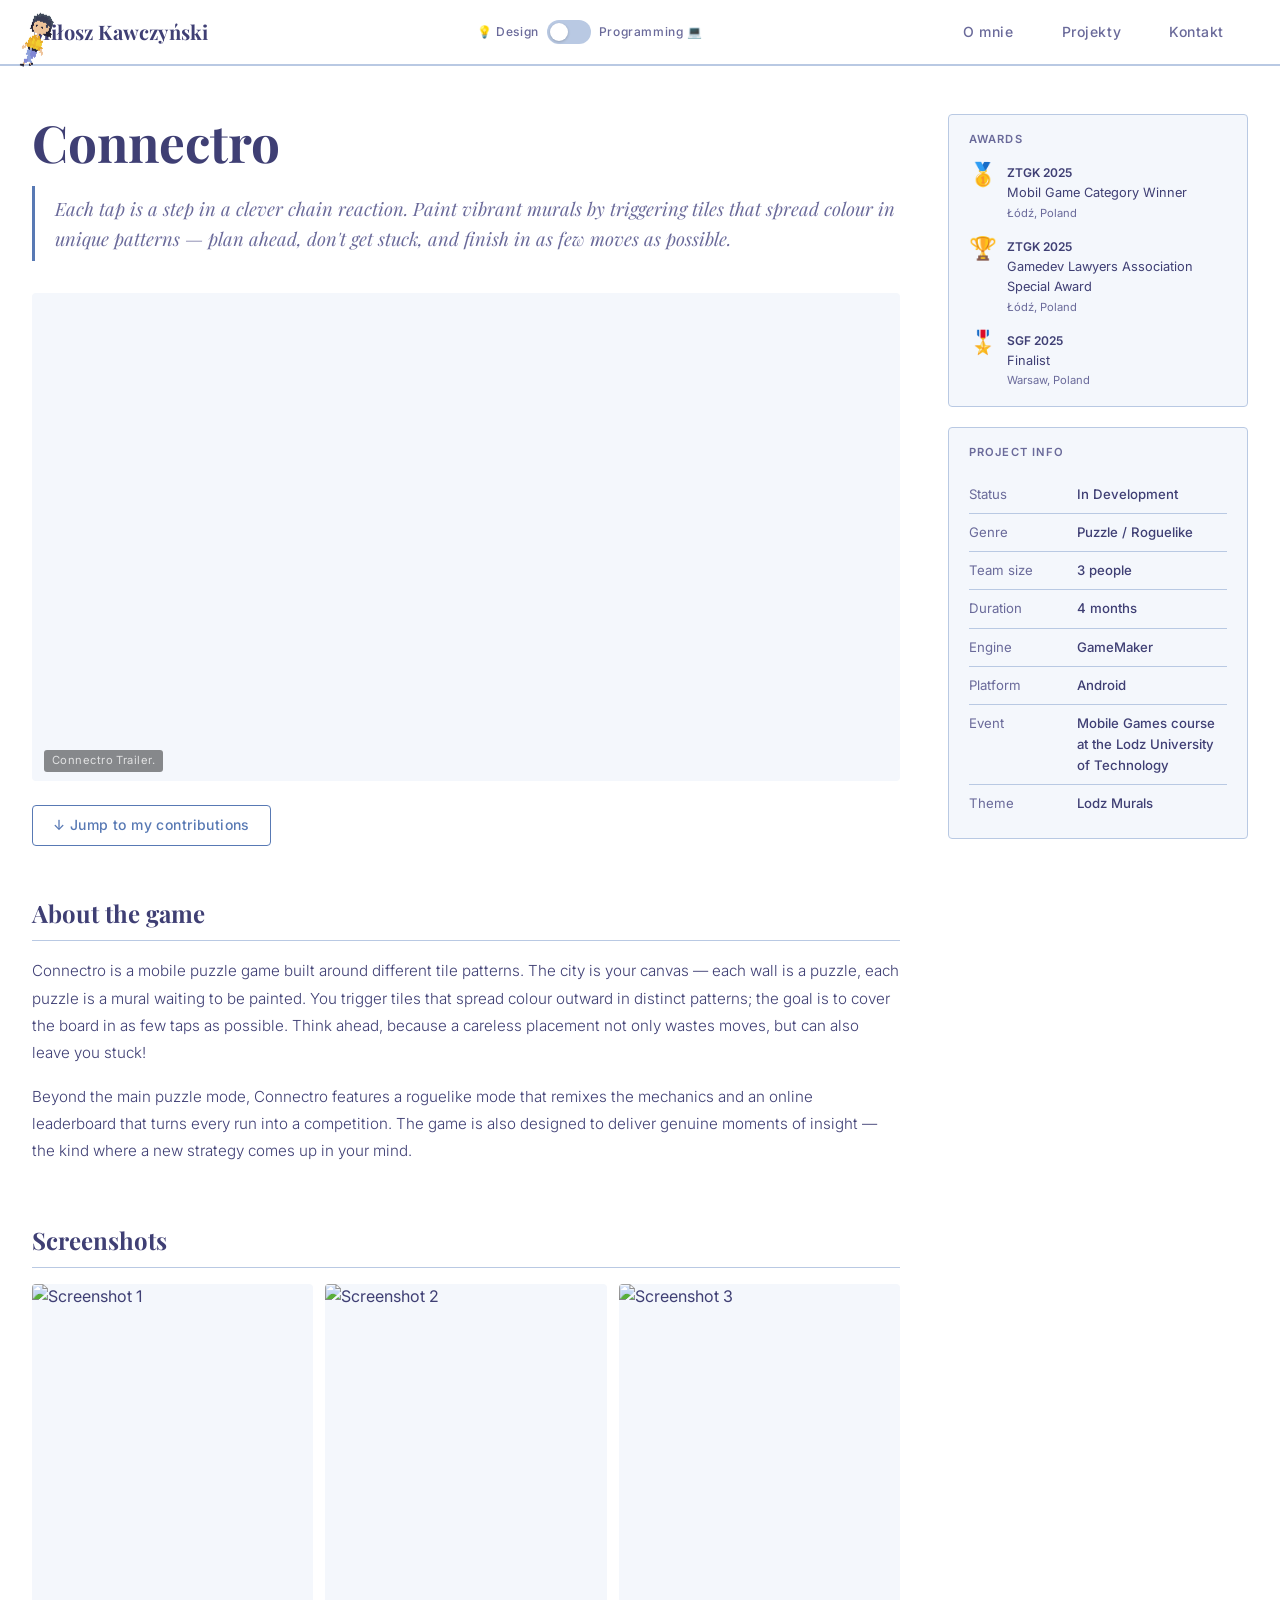
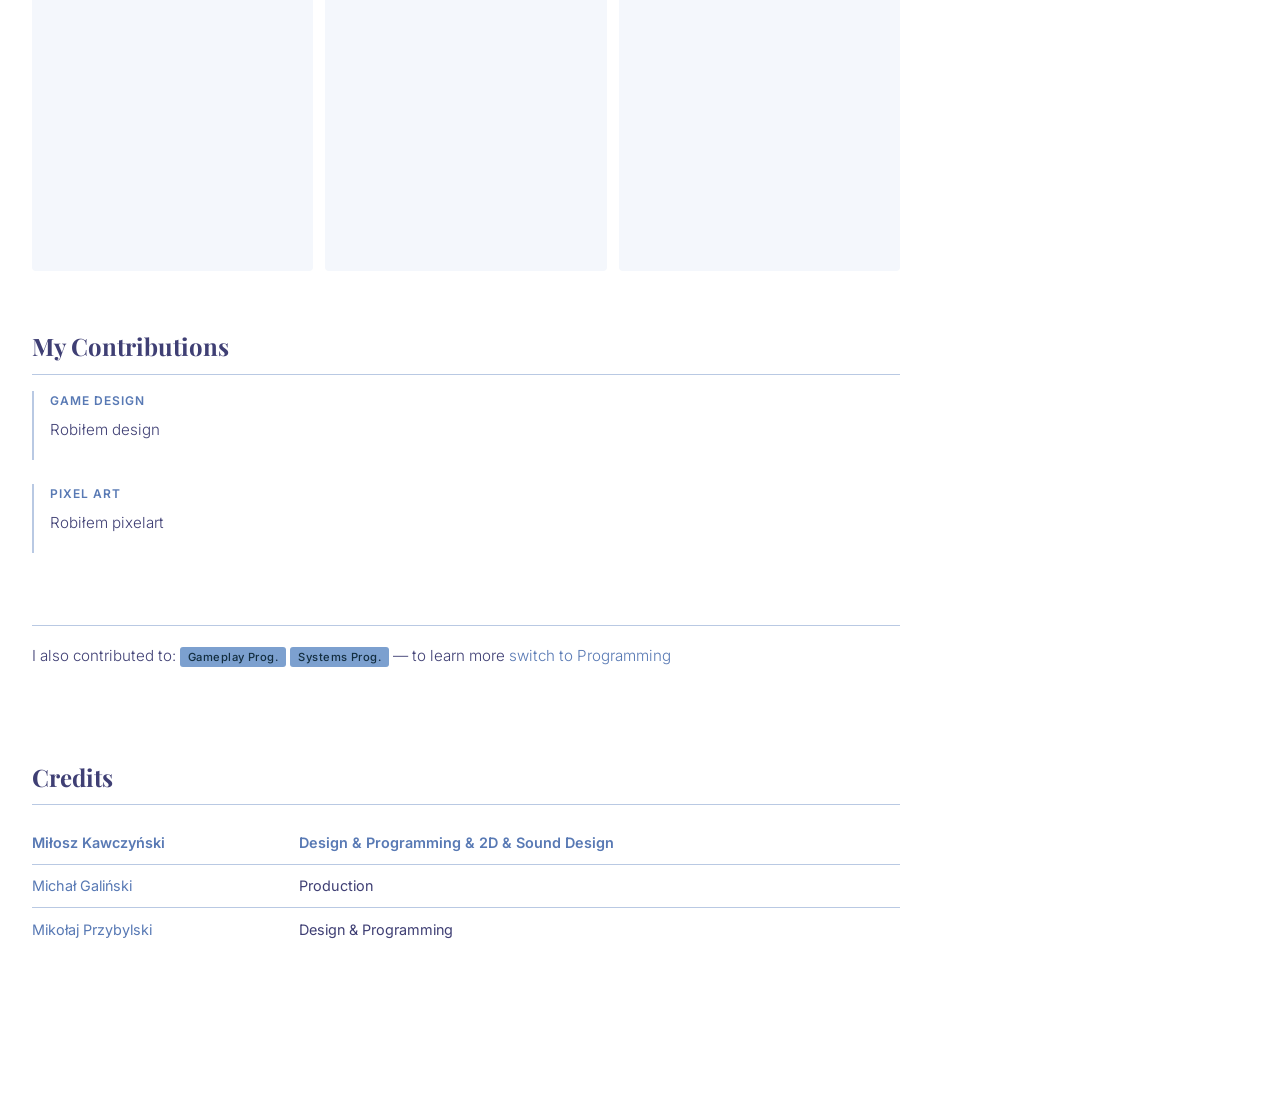
==== projects/connectro/connectro.html @ f305996c "Projects: Add template for other games" ====
<!DOCTYPE html>
<html lang="pl">
<head>
  <meta charset="UTF-8" />
  <meta name="viewport" content="width=device-width, initial-scale=1.0" />
  <title>Connectro — Miłosz Kawczyński</title>
  <link rel="preconnect" href="https://fonts.googleapis.com" />
  <link rel="preconnect" href="https://fonts.gstatic.com" crossorigin />
  <link href="https://fonts.googleapis.com/css2?family=Inter:wght@300;400;500;600&family=Playfair+Display:ital,wght@0,700;1,400&display=swap" rel="stylesheet" />
  <link rel="stylesheet" href="https://cdnjs.cloudflare.com/ajax/libs/font-awesome/6.5.0/css/all.min.css" />
  <link rel="stylesheet" href="../../style.css" />
  <link rel="stylesheet" href="../project.css" />
</head>

<body>
  <script src="../../header.js"></script>

  <main class="project-main">
    <div class="container">
      <div class="project-layout">

        <div class="project-content">

          <h1 class="project-title">Connectro</h1>

          <blockquote class="project-quote">
            Each tap is a step in a clever chain reaction. Paint vibrant murals by triggering tiles that spread colour in unique patterns — plan ahead, don't get stuck, and finish in as few moves as possible.
          </blockquote>

          <div class="project-hero-media bounce-target">
            <div class="shake-target">
              <video autoplay muted loop playsinline>
                <source src="connectro.mp4" type="video/mp4" />
              </video>
              <span class="project-hero-media__caption">Connectro Trailer.</span>
            </div>
          </div>

          <a href="#my-contributions" class="project-jump-btn">↓ Jump to my contributions</a>

          <section class="project-section" id="about">
            <h2 class="project-section__title">About the game</h2>
            <p>Connectro is a mobile puzzle game built around different tile patterns. The city is your canvas — each wall is a puzzle, each puzzle is a mural waiting to be painted. You trigger tiles that spread colour outward in distinct patterns; the goal is to cover the board in as few taps as possible. Think ahead, because a careless placement not only wastes moves, but can also leave you stuck!</p>
            <p>Beyond the main puzzle mode, Connectro features a roguelike mode that remixes the mechanics and an online leaderboard that turns every run into a competition. The game is also designed to deliver genuine moments of insight — the kind where a new strategy comes up in your mind.</p>
          </section>

          <section class="project-section" id="gallery">
            <h2 class="project-section__title">Screenshots</h2>
            <div class="project-gallery project-gallery--portrait">
              <div class="project-gallery__item bounce-target">
                <div class="shake-target">
                  <a href="connectro1.png" target="_blank">
                    <img src="connectro1.png" alt="Screenshot 1" />
                  </a>
                </div>
              </div>
              <div class="project-gallery__item bounce-target">
                <div class="shake-target">
                  <a href="connectro2.png" target="_blank">
                    <img src="connectro2.png" alt="Screenshot 2" />
                  </a>
                </div>
              </div>
              <div class="project-gallery__item bounce-target">
                <div class="shake-target">
                  <a href="connectro3.png" target="_blank">
                    <img src="connectro3.png" alt="Screenshot 3" />
                  </a>
                </div>
              </div>
            </div>
          </section>

          <section class="project-section" id="my-contributions">
            <h2 class="project-section__title">My Contributions</h2>

            <div class="contrib contrib--design">
              <h3 class="contrib__title">Game Design</h3>
              <p>Robiłem design</p>
            </div>

            <div class="contrib contrib--design">
              <h3 class="contrib__title">Pixel Art</h3>
              <p>Robiłem pixelart</p>
            </div>

            <div class="contrib contrib--programming">
              <h3 class="contrib__title">Gameplay Programming</h3>
              <p>Robiłem gameplay</p>
            </div>

            <div class="contrib contrib--programming">
              <h3 class="contrib__title">Systems Programming</h3>
              <p>Robiłem system generatywny statków i AI</p>
            </div>

            <p class="contributions-also contributions-also--design">
              I also contributed to:
              <span class="card__tag card__tag--gameplay-programming">Gameplay Prog.</span>
              <span class="card__tag card__tag--systems-programming">Systems Prog.</span>
              — to learn more
              <span class="contributions-also__switch" onclick="document.getElementById('modeToggle').click()">switch to Programming</span>
            </p>

            <p class="contributions-also contributions-also--programming">
              I also contributed to:
              <span class="card__tag card__tag--game-design">Game Design</span>
              <span class="card__tag card__tag--pixel-art">Pixel Art</span>
              — to learn more
              <span class="contributions-also__switch" onclick="document.getElementById('modeToggle').click()">switch to Design</span>
            </p>
          </section>
          
          <section class="project-section" id="credits">
            <h2 class="project-section__title">Credits</h2>
            <table class="credits-table">
              <tbody>
                <tr class="credits-table__highlight">
                  <td><a href="https://www.linkedin.com/in/miłosz-kawczyński-9a8ab134a/" target="_blank" rel="noopener">Miłosz Kawczyński</a></td>
                  <td>Design & Programming & 2D & Sound Design</td>
                </tr>
                <tr>
                  <td><a href="https://www.linkedin.com/in/m-galinski/" target="_blank" rel="noopener">Michał Galiński</a></td>
                  <td>Production</td>
                </tr>
                <tr>
                  <td><a href="https://www.linkedin.com/in/miko%C5%82aj-przybylski-5b8865206/" target="_blank" rel="noopener">Mikołaj Przybylski</a></td>
                  <td>Design & Programming</td>
                </tr>
              </tbody>
            </table>
          </section>

        </div>

        <aside class="project-sidebar">

          <div class="bounce-target">
            <div class="sidebar-block shake-target">
              <h3 class="sidebar-block__title">Awards</h3>
              <div class="awards-list">
                <a href="https://ztgk.pl" target="_blank" rel="noopener" class="award-item">
                  <span class="award-item__icon">🥇</span>
                  <div class="award-item__info">
                    <span class="award-item__place">ZTGK 2025</span>
                    <span class="award-item__name">Mobil Game Category Winner</span>
                    <span class="award-item__location">Łódź, Poland</span>
                  </div>
                </a>
                <a href="https://ztgk.pl" target="_blank" rel="noopener" class="award-item">
                  <span class="award-item__icon">🏆</span>
                  <div class="award-item__info">
                    <span class="award-item__place">ZTGK 2025</span>
                    <span class="award-item__name">Gamedev Lawyers Association Special Award</span>
                    <span class="award-item__location">Łódź, Poland</span>
                  </div>
                </a>
                <a href="https://www.studentgamesfestival.com" target="_blank" rel="noopener" class="award-item">
                  <span class="award-item__icon">🎖️</span>
                  <div class="award-item__info">
                    <span class="award-item__place">SGF 2025</span>
                    <span class="award-item__name">Finalist</span>
                    <span class="award-item__location">Warsaw, Poland</span>
                  </div>
                </a>
              </div>
            </div>
          </div>

          <div class="bounce-target">
            <div class="sidebar-block shake-target">
              <h3 class="sidebar-block__title">Project Info</h3>
              <dl class="info-list">
                <div class="info-item">
                  <dt>Status</dt>
                  <dd>In Development</dd>
                </div>
                <div class="info-item">
                  <dt>Genre</dt>
                  <dd>Puzzle / Roguelike</dd>
                </div>
                <div class="info-item">
                  <dt>Team size</dt>
                  <dd>3 people</dd>
                </div>
                <div class="info-item">
                  <dt>Duration</dt>
                  <dd>4 months</dd>
                </div>
                <div class="info-item">
                  <dt>Engine</dt>
                  <dd>GameMaker</dd>
                </div>
                <div class="info-item">
                  <dt>Platform</dt>
                  <dd>Android</dd>
                </div>
                <div class="info-item">
                  <dt>Event</dt>
                  <dd>Mobile Games course at the Lodz University of Technology</dd>
                </div>
                <div class="info-item">
                  <dt>Theme</dt>
                  <dd>Lodz Murals</dd>
                </div>
              </dl>
            </div>
          </div>

        </aside>

      </div>
    </div>
  </main>

  <script src="../../footer.js"></script>
  <script src="../../character.js"></script>

</body>
</html>
---- style.css ----
:root {
  --c-white:        #ffffff;
  --c-light:        #b9c9e3;
  --c-mid:          #5879b4;
  --c-dark:         #3f3f74;
  --c-bg:           var(--c-white);
  --c-surface:      #f4f7fc;
  --c-text:         var(--c-dark);
  --c-text-muted:   #6a6a9a;
  --c-accent:       var(--c-mid);
  --font-body:    'Inter', system-ui, sans-serif;
  --font-display: 'Playfair Display', Georgia, serif;
  --container-w:  1400px;
  --radius:       4px;
}

*, *::before, *::after { box-sizing: border-box; margin: 0; padding: 0; }
html { scroll-behavior: smooth; }
body {
  background: var(--c-bg);
  color: var(--c-text);
  font-family: var(--font-body);
  font-size: 1rem;
  line-height: 1.6;
  font-weight: 400;
  overflow-x: hidden;
  transition: background 0.4s ease, color 0.4s ease;
}
img, video { display: block; max-width: 100%; height: auto; }
a { color: inherit; text-decoration: none; }

.container {
  max-width: var(--container-w);
  margin: 0 auto;
  padding: 0 2rem;
}

.header {
  position: sticky;
  top: 0;
  z-index: 100;
  background: var(--c-white);
  border-bottom: 2px solid var(--c-light);
  transition: background 0.4s ease, border-color 0.4s ease;
}

.nav {
  display: flex;
  align-items: center;
  justify-content: space-between;
  height: 64px;
}

.nav__logo {
  font-family: var(--font-display);
  font-size: 1.25rem;
  font-weight: 700;
  color: var(--c-dark);
  letter-spacing: 0.01em;
  transition: color 0.4s ease;
}

.tabs {
  display: flex;
  height: 100%;
}

.tab {
  display: flex;
  align-items: center;
  padding: 0 1.5rem;
  font-size: 0.875rem;
  font-weight: 500;
  letter-spacing: 0.04em;
  color: var(--c-text-muted);
  border-bottom: 3px solid transparent;
  height: 100%;
  position: relative;
  top: 2px;
  transition: color 0.2s, border-color 0.2s;
}

.tab:hover { color: var(--c-accent); }

.tab--active {
  color: var(--c-dark);
  border-bottom-color: var(--c-mid);
}

.mode-toggle {
  display: flex;
  align-items: center;
  gap: 8px;
  cursor: pointer;
  user-select: none;
  margin-left: 2rem;
}

.mode-toggle__label {
  font-size: 0.75rem;
  font-weight: 500;
  letter-spacing: 0.05em;
  color: var(--c-text-muted);
  transition: color 0.3s;
}

.mode-toggle__track {
  width: 44px;
  height: 24px;
  border-radius: 12px;
  background: var(--c-light);
  position: relative;
  flex-shrink: 0;
  transition: background 0.3s;
}

.mode-toggle__thumb {
  position: absolute;
  top: 3px;
  left: 3px;
  width: 18px;
  height: 18px;
  border-radius: 50%;
  background: var(--c-white);
  box-shadow: 0 1px 3px rgba(0,0,0,0.2);
  transition: transform 0.3s cubic-bezier(0.4, 0, 0.2, 1);
}

.section { padding: 3.5rem 0; }

.section__title {
  font-family: var(--font-display);
  font-size: 2rem;
  font-weight: 700;
  color: var(--c-dark);
  margin-bottom: 2.5rem;
  transition: color 0.4s ease;
}

.about {
  background: var(--c-surface);
  border-bottom: 2px solid var(--c-light);
  transition: background 0.4s ease, border-color 0.4s ease;
}

.about__inner {
  display: grid;
  grid-template-columns: 280px 1fr;
  gap: 4rem;
  align-items: center;
}

.about__photo-wrap { display: flex; justify-content: center; }

.about__photo {
  width: 240px;
  height: 240px;
}

.about__photo img {
  width: 100%;
  height: 100%;
  object-fit: cover;
}

.about__eyebrow {
  font-size: 0.8rem;
  letter-spacing: 0.1em;
  text-transform: uppercase;
  color: var(--c-accent);
  margin-bottom: 0.5rem;
}

.about__name {
  font-family: var(--font-display);
  font-size: clamp(2rem, 4vw, 3rem);
  font-weight: 700;
  color: var(--c-dark);
  line-height: 1.1;
  margin-bottom: 0.25rem;
  transition: color 0.4s ease;
}

.about__role {
  font-size: 1rem;
  color: var(--c-text-muted);
  margin-bottom: 1.25rem;
  letter-spacing: 0.03em;
}

.about__bio {
  color: var(--c-text);
  max-width: 52ch;
  margin-bottom: 2rem;
  line-height: 1.8;
  font-weight: 300;
  transition: color 0.4s ease;
}

.about__links { display: flex; gap: 1rem; flex-wrap: wrap; }

.btn {
  display: inline-block;
  padding: 10px 24px;
  font-size: 0.875rem;
  font-weight: 500;
  letter-spacing: 0.04em;
  border-radius: var(--radius);
  cursor: pointer;
  transition: background 0.2s, color 0.2s, border-color 0.2s;
}

.btn--primary {
  background: var(--c-mid);
  color: var(--c-white);
  border: 2px solid var(--c-mid);
}

.btn--primary:hover {
  background: var(--c-dark);
  border-color: var(--c-dark);
}

.btn--ghost {
  background: transparent;
  color: var(--c-mid);
  border: 2px solid var(--c-mid);
  transition: background 0.2s, color 0.2s, border-color 0.4s ease;
}

.btn--ghost:hover {
  background: var(--c-mid);
  color: var(--c-white);
}

.projects {
  background: var(--c-white);
  transition: background 0.4s ease;
}

.grid {
  grid-template-columns: repeat(3, 1fr);
  gap: 1.25rem;
  align-items: stretch;
}

.grid--design,
.grid--programming {
  display: grid;
  transition: opacity 0.35s ease;
}

.grid--programming {
  display: none;
  opacity: 0;
}

.grid--design { opacity: 1; }

.card-wrap {
  border-radius: var(--radius);
  height: 100%;
  display: block;
  text-decoration: none;
  color: inherit;
}

.card-wrap:hover .card {
  transform: translateY(-6px);
  box-shadow: 0 12px 32px rgba(63, 63, 116, 0.18);
}

body.mode--programming .card-wrap:hover .card {
  box-shadow: 0 12px 32px rgba(90, 90, 180, 0.35);
}

.card {
  background: var(--c-surface);
  border: 1px solid #a0b5d4;
  border-radius: var(--radius);
  overflow: hidden;
  display: flex;
  flex-direction: column;
  height: 100%;
  transition: box-shadow 0.25s ease, background 0.4s ease, border-color 0.4s ease, transform 0.25s ease;
}

.card__thumb {
  width: 100%;
  aspect-ratio: 16 / 9;
  overflow: hidden;
  flex-shrink: 0;
}

.card__thumb img {
  width: 100%;
  height: 100%;
  object-fit: cover;
}

.card__thumb-placeholder {
  background: #a0b5d4;
  width: 100%;
  height: 100%;
  background: var(--c-light);
  display: flex;
  align-items: center;
  justify-content: center;
  color: var(--c-mid);
  font-size: 0.75rem;
  letter-spacing: 0.08em;
  text-transform: uppercase;
  transition: background 0.4s ease, color 0.4s ease;
}

.card__meta-row {
  padding: 0.75rem 1rem 0;
  display: flex;
  align-items: center;
  flex-wrap: wrap;
  gap: 5px;
  flex-shrink: 0;
}

.card__types {
  display: flex;
  flex-wrap: wrap;
  gap: 4px;
  flex: 1;
}

.card__type {
  font-size: 0.65rem;
  font-weight: 600;
  letter-spacing: 0.06em;
  text-transform: uppercase;
  padding: 3px 7px;
  border-radius: 3px;
}

.card__type--indie-game  { background: #372857; color: #e39dff; }
.card__type--game-jam    { background: #812d2d; color: #fac28d; }
.card__type--art         { background: #2a4a1a; color: #a0d890; }
.card__type--engine      { background: #27475c; color: #a0e1ff; }
.card__type--blog-post   { background: #7e5400; color: #ffefa6; }
.card__type--mobile-game { background: #851162; color: #ffa8bb; }
.card__type--vr-game     { background: #851162; color: #ffa8bb; }
.card__type--board-game  { background: #851162; color: #ffa8bb; }

.card__event {
  font-size: 0.65rem;
  font-weight: 500;
  letter-spacing: 0.04em;
  white-space: nowrap;
}

.card__event--in-production { color: #2a7a3a; }
.card__event--released      { color: #2a4a9a; }
.card__event--jam           { color: var(--c-text-muted); }

/* Body */
.card__body {
  padding: 0.6rem 1rem 0;
  flex: 1;
  display: flex;
  flex-direction: column;
}

.card__title {
  font-family: var(--font-display);
  font-size: 1rem;
  font-weight: 700;
  color: var(--c-dark);
  margin-bottom: 4px;
  line-height: 1.3;
  transition: color 0.4s ease;
}

.card__desc {
  font-size: 0.875rem;
  color: var(--c-text-muted);
  line-height: 1.6;
  font-weight: 300;
  display: -webkit-box;
  -webkit-line-clamp: 3;
  -webkit-box-orient: vertical;
  overflow: hidden;
  margin-bottom: 0.75rem;
  transition: color 0.4s ease;
}

.card__tags {
  display: flex;
  flex-wrap: nowrap;
  gap: 5px;
  margin-top: auto;
  padding-bottom: 0.75rem;
  overflow: hidden;
}

.card__tag {
  font-size: 0.7rem;
  font-weight: 500;
  padding: 3px 8px;
  border-radius: 3px;
  letter-spacing: 0.04em;
  white-space: nowrap;
  flex-shrink: 0;
}

.card__tag--game-design          { background: #c3da8f; color: #42521c; }
.card__tag--level-design         { background: #c3da8f; color: #42521c; }
.card__tag--pixelart             { background: #c3da8f; color: #42521c; }
.card__tag--gameplay-programming { background: #7ca0cf; color: #122d3f; }
.card__tag--engine-programming   { background: #7ca0cf; color: #122d3f; }
.card__tag--systems-programming  { background: #7ca0cf; color: #122d3f; }

.card__footer {
  border-top: 1px solid var(--c-light);
  padding: 0.75rem 1rem;
  display: flex;
  align-items: center;
  justify-content: space-between;
  font-size: 0.75rem;
  color: var(--c-text-muted);
  flex-shrink: 0;
  transition: border-color 0.4s ease, color 0.4s ease;
}

.card__meta-item {
  display: flex;
  align-items: center;
  gap: 4px;
}

.contact {
  background: var(--c-dark);
  text-align: center;
}

.contact .section__title { color: var(--c-light); }

.contact__lead {
  color: var(--c-light);
  font-weight: 300;
  margin-bottom: 1.5rem;
  font-size: 1.05rem;
}

.contact__email {
  font-family: var(--font-display);
  font-size: clamp(1.5rem, 3vw, 2.25rem);
  font-style: italic;
  color: var(--c-white);
  border-bottom: 2px solid var(--c-mid);
  padding-bottom: 4px;
  display: inline-block;
  transition: color 0.2s, border-color 0.2s;
}

.contact__email:hover {
  color: var(--c-light);
  border-bottom-color: var(--c-light);
}

.footer {
  background: var(--c-dark);
  border-top: 1px solid rgba(185, 201, 227, 0.15);
  padding: 1.25rem 0;
  text-align: center;
  font-size: 0.75rem;
  color: rgba(185, 201, 227, 0.5);
  letter-spacing: 0.05em;
  transition: border-color 0.4s ease, color 0.4s ease;
}

body.mode--programming {
  --c-bg:        #0f0f1a;
  --c-surface:   #16162a;
  --c-text:      #e0e0f0;
  --c-text-muted:#8888aa;
  background: var(--c-bg);
  color: var(--c-text);
}

body.mode--programming .mode-toggle__track  { background: var(--c-dark); }
body.mode--programming .mode-toggle__thumb  { transform: translateX(20px); }
body.mode--programming .mode-toggle__label:last-child  { color: var(--c-light); }
body.mode--programming .mode-toggle__label:first-child { color: var(--c-text-muted); }

body.mode--programming .header              { background: #16162a; border-bottom-color: #2a2a4a; }
body.mode--programming .nav__logo           { color: var(--c-light); }
body.mode--programming .tab                 { color: #8888aa; }
body.mode--programming .tab--active         { color: var(--c-light); border-bottom-color: var(--c-mid); }
body.mode--programming .tab:hover           { color: var(--c-light); }

body.mode--programming .about               { background: #16162a; border-bottom-color: #2a2a4a; }
body.mode--programming .about__name         { color: var(--c-light); }
body.mode--programming .about__bio          { color: #8888aa; }

body.mode--programming .projects            { background: var(--c-bg); }
body.mode--programming .section__title      { color: var(--c-light); }

body.mode--programming .card                { background: #16162a; border-color: #2a2a4a; }
body.mode--programming .card__title         { color: var(--c-light); }
body.mode--programming .card__desc          { color: #8888aa; }
body.mode--programming .card__footer        { border-top-color: #2a2a4a; color: #8888aa; }
body.mode--programming .card__thumb-placeholder { background: #2a2a4a; color: var(--c-mid); }
body.mode--programming .card__event--in-production { color: #4aaa5a; }
body.mode--programming .card__event--released      { color: #6a8aee; }

body.mode--programming .btn--ghost          { color: var(--c-light); border-color: var(--c-light); }
body.mode--programming .footer              { border-top-color: #2a2a4a; color: #8888aa; }

.grid--blog {
  grid-template-columns: repeat(4, 1fr);
  gap: 1rem;
}

.card-wrap--blog .card__title { font-size: 0.9rem; }
.card-wrap--blog .card__desc  {
  -webkit-line-clamp: 2;
  font-size: 0.8rem;
}
.card-wrap--blog .card__thumb { aspect-ratio: 16 / 7; }
.card-wrap--blog .card__body  { padding: 0.5rem 0.85rem 0; }
.card-wrap--blog .card__tags  { padding-bottom: 0.6rem; }
.card-wrap--blog .card__meta-row { padding: 0.5rem 0.85rem 0; }

/* Ukrywanie sekcji blog przy przełączaniu trybu */
body:not(.mode--programming) #blog-section-programming { display: none !important; }
body.mode--programming        #blog-section-design      { display: none !important; }

@keyframes shake {
  0%   { transform: translate(0, 0) rotate(0deg); }
  15%  { transform: translate(-5px, -3px) rotate(-1.5deg); }
  30%  { transform: translate(4px, 2px) rotate(1deg); }
  45%  { transform: translate(-3px, 4px) rotate(-0.8deg); }
  60%  { transform: translate(5px, -2px) rotate(1.2deg); }
  75%  { transform: translate(-2px, 3px) rotate(-0.5deg); }
  90%  { transform: translate(2px, -1px) rotate(0.3deg); }
  100% { transform: translate(0, 0) rotate(0deg); }
}

.is-shaking { animation: shake 0.38s ease-out both; }

@media (max-width: 720px) {
  .about__inner       { grid-template-columns: 1fr; gap: 2rem; text-align: center; }
  .about__photo       { width: 180px; height: 180px; margin: 0 auto; }
  .about__bio         { margin: 0 auto 2rem; }
  .about__links       { justify-content: center; }
  .grid               { grid-template-columns: 1fr; }
  .tab                { padding: 0 1rem; font-size: 0.8rem; }
  .nav__logo          { font-size: 1rem; }
  .mode-toggle        { margin-left: 1rem; }
  .mode-toggle__label { display: none; }
}

:focus-visible { outline: 2px solid var(--c-mid); outline-offset: 3px; }

@media (prefers-reduced-motion: reduce) {
  *, *::before, *::after { transition: none !important; animation: none !important; }
  html { scroll-behavior: auto; }
}
---- projects/project.css ----
.project-main {
  padding: 3rem 0 6rem;
}

.project-layout {
  display: grid;
  grid-template-columns: 1fr 300px;
  gap: 3rem;
  align-items: start;
}

.project-sidebar {
  position: sticky;
  top: 80px;
  display: flex;
  flex-direction: column;
  gap: 1.25rem;
}

.project-title {
  font-family: var(--font-display);
  font-size: clamp(2rem, 4vw, 3.5rem);
  font-weight: 700;
  color: var(--c-dark);
  line-height: 1.1;
  margin-bottom: 1rem;
  transition: color 0.4s ease;
}

.project-quote {
  font-family: var(--font-display);
  font-style: italic;
  font-size: 1.15rem;
  color: var(--c-text-muted);
  border-left: 3px solid var(--c-mid);
  padding: 0.5rem 0 0.5rem 1.25rem;
  margin-bottom: 2rem;
  line-height: 1.6;
}

.project-hero-media {
  position: relative;
  width: 100%;
  aspect-ratio: 16 / 9;
  overflow: hidden;
  border-radius: var(--radius);
  background: var(--c-surface);
  margin-bottom: 1.5rem;
}

.project-hero-media--square {
  aspect-ratio: 1 / 1;
  max-width: 560px;
  margin-left: auto;
  margin-right: auto;
}

.project-hero-media__caption {
  position: absolute;
  bottom: 0.6rem;
  left: 0.75rem;
  font-size: 0.7rem;
  color: rgba(255,255,255,0.75);
  background: rgba(0,0,0,0.45);
  padding: 2px 8px;
  border-radius: 3px;
  letter-spacing: 0.04em;
  pointer-events: none;
}

.project-hero-media img,
.project-hero-media video {
  width: 100%;
  height: 100%;
  object-fit: cover;
}

.project-jump-btn {
  display: inline-block;
  font-size: 0.875rem;
  font-weight: 500;
  color: var(--c-accent);
  border: 1.5px solid var(--c-accent);
  padding: 8px 20px;
  border-radius: var(--radius);
  margin-bottom: 3rem;
  transition: background 0.2s, color 0.2s;
  letter-spacing: 0.03em;
}

.project-jump-btn:hover {
  background: var(--c-accent);
  color: var(--c-white);
}

.project-section {
  margin-bottom: 3.5rem;
  scroll-margin-top: 90px;
}

.project-section__title {
  font-family: var(--font-display);
  font-size: 1.5rem;
  font-weight: 700;
  color: var(--c-dark);
  margin-bottom: 1rem;
  padding-bottom: 0.5rem;
  border-bottom: 1px solid var(--c-light);
  transition: color 0.4s ease, border-color 0.4s ease;
}

.project-section p {
  font-size: 0.95rem;
  color: var(--c-text);
  line-height: 1.8;
  font-weight: 300;
  margin-bottom: 1rem;
  transition: color 0.4s ease;
}

.credits-table {
  width: 100%;
  border-collapse: collapse;
  font-size: 0.9rem;
}

.credits-table td {
  padding: 0.6rem 0.75rem 0.6rem 0;
  border-bottom: 1px solid var(--c-light);
  color: var(--c-text);
  vertical-align: top;
  transition: color 0.4s ease, border-color 0.4s ease;
}

.credits-table tr:last-child td { border-bottom: none; }

.credits-table a {
  color: var(--c-accent);
  border-bottom: 1px solid transparent;
  padding-bottom: 1px;
  transition: border-color 0.2s;
}

.credits-table a:hover { border-bottom-color: var(--c-accent); }

.sidebar-block {
  background: var(--c-surface);
  border: 1px solid var(--c-light);
  border-radius: var(--radius);
  padding: 1rem 1.25rem;
  transition: background 0.4s ease, border-color 0.4s ease;
}

.sidebar-block__title {
  font-size: 0.7rem;
  font-weight: 600;
  letter-spacing: 0.1em;
  text-transform: uppercase;
  color: var(--c-text-muted);
  margin-bottom: 0.875rem;
  transition: color 0.4s ease;
}

.sidebar-links {
  display: flex;
  flex-direction: column;
  gap: 4px;
}

.sidebar-link {
  display: flex;
  align-items: center;
  gap: 8px;
  font-size: 0.875rem;
  color: var(--c-text);
  padding: 6px 8px;
  border-radius: var(--radius);
  transition: background 0.15s, color 0.15s;
}

.sidebar-link:hover {
  background: var(--c-light);
  color: var(--c-dark);
}

.sidebar-link__icon {
  font-size: 1rem;
  flex-shrink: 0;
  width: 18px;
  text-align: center;
}

.sidebar-link__icon i {
  font-size: 1rem;
  color: var(--c-text-muted);
  transition: color 0.2s;
}

.sidebar-link:hover .sidebar-link__icon i { color: var(--c-dark); }

.awards-list {
  display: flex;
  flex-direction: column;
  gap: 0.875rem;
}

.award-item {
  display: flex;
  align-items: flex-start;
  gap: 10px;
  text-decoration: none;
  color: inherit;
  border-radius: var(--radius);
  padding: 4px;
  margin: -4px;
  transition: background 0.15s;
}

.award-item:hover { background: var(--c-light); }

.award-item__icon { font-size: 1.4rem; flex-shrink: 0; line-height: 1; }

.award-item__info {
  display: flex;
  flex-direction: column;
  gap: 1px;
}

.award-item__place {
  font-size: 0.75rem;
  font-weight: 600;
  color: var(--c-dark);
  transition: color 0.4s ease;
}

.award-item__name {
  font-size: 0.8rem;
  color: var(--c-text);
  transition: color 0.4s ease;
}

.award-item__location {
  font-size: 0.7rem;
  color: var(--c-text-muted);
  transition: color 0.4s ease;
}

.info-list {
  display: flex;
  flex-direction: column;
}

.info-item {
  display: grid;
  grid-template-columns: 100px 1fr;
  gap: 0.5rem;
  padding: 0.5rem 0;
  border-bottom: 1px solid var(--c-light);
  font-size: 0.825rem;
  transition: border-color 0.4s ease;
}

.info-item:last-child { border-bottom: none; }

.info-item dt {
  color: var(--c-text-muted);
  font-weight: 400;
  transition: color 0.4s ease;
}

.info-item dd {
  color: var(--c-text);
  font-weight: 500;
  transition: color 0.4s ease;
}

.info-status {
  display: inline-block;
  font-size: 0.7rem;
  font-weight: 600;
  letter-spacing: 0.06em;
  text-transform: uppercase;
  padding: 2px 8px;
  border-radius: 3px;
}

.info-status--released      { background: #1a3a22; color: #7ecf8e; }
.info-status--in-production { background: #1a2a4a; color: #90b0e0; }
.info-status--abandoned     { background: #3a1a10; color: #e0906a; }

.contributions-also {
  margin-top: 1.5rem;
  padding-top: 1rem;
  border-top: 1px solid var(--c-light);
  font-size: 0.8rem;
  color: var(--c-text-muted);
  line-height: 1.7;
  transition: border-color 0.4s ease;
}

.contributions-also__switch {
  color: var(--c-accent);
  cursor: pointer;
  border-bottom: 1px solid transparent;
  transition: border-color 0.2s;
}

.contributions-also__switch:hover { border-bottom-color: var(--c-accent); }

.contrib--design,
.contrib--programming,
.contributions-also--design,
.contributions-also--programming {
  display: block;
  overflow: hidden;
  transition: opacity 0.35s ease, max-height 0.35s ease, margin 0.35s ease;
  max-height: 500px;
  opacity: 1;
}

.contrib--programming,
.contributions-also--programming {
  max-height: 0;
  opacity: 0;
  margin: 0;
}

body.mode--programming .contrib--design,
body.mode--programming .contributions-also--design {
  max-height: 0;
  opacity: 0;
  margin: 0;
}

body.mode--programming .contrib--programming,
body.mode--programming .contributions-also--programming {
  max-height: 500px;
  opacity: 1;
}

.credits-table__highlight td {
  font-weight: 600;
  color: var(--c-accent);
}

.credits-table__highlight td:first-child a {
  color: var(--c-accent);
}

body.mode--programming .credits-table__highlight td {
  color: var(--c-light);
}

body.mode--programming .credits-table__highlight td:first-child a {
  color: var(--c-light);
}

.contrib {
  border-left: 2px solid var(--c-light);
  padding-left: 1rem;
  margin-bottom: 1.5rem;
  transition: border-color 0.4s ease;
}

.contrib__title {
  font-family: var(--font-body);
  font-size: 0.75rem;
  font-weight: 600;
  letter-spacing: 0.08em;
  text-transform: uppercase;
  color: var(--c-accent);
  margin-bottom: 0.4rem;
  transition: color 0.4s ease;
}

body.mode--programming .contrib { border-left-color: #2a2a4a; }
body.mode--programming .contrib__title { color: var(--c-mid); }

body.mode--programming .project-title          { color: var(--c-light); }
body.mode--programming .project-quote          { color: #8888aa; border-left-color: var(--c-mid); }
body.mode--programming .project-section__title { color: var(--c-light); border-bottom-color: #2a2a4a; }
body.mode--programming .project-section p      { color: #c0c0d8; }
body.mode--programming .project-hero-media     { background: #16162a; }
body.mode--programming .project-gallery__item  { background: #16162a; }

body.mode--programming .sidebar-block          { background: #16162a; border-color: #2a2a4a; }
body.mode--programming .sidebar-block__title   { color: #8888aa; }
body.mode--programming .sidebar-link           { color: var(--c-light); }
body.mode--programming .sidebar-link:hover     { background: #2a2a4a; color: var(--c-light); }
body.mode--programming .sidebar-link__icon i   { color: #8888aa; }
body.mode--programming .sidebar-link:hover .sidebar-link__icon i { color: var(--c-light); }
body.mode--programming .award-item:hover       { background: #2a2a4a; }
body.mode--programming .award-item__place      { color: var(--c-light); }
body.mode--programming .award-item__name       { color: #c0c0d8; }
body.mode--programming .award-item__location   { color: #8888aa; }
body.mode--programming .info-item              { border-bottom-color: #2a2a4a; }
body.mode--programming .info-item dt           { color: #8888aa; }
body.mode--programming .info-item dd           { color: var(--c-light); }
body.mode--programming .credits-table td       { color: #c0c0d8; border-bottom-color: #2a2a4a; }

.project-gallery { display: grid; gap: 0.75rem; }

.project-gallery--1 { grid-template-columns: 1fr; }

.project-gallery--2 { grid-template-columns: 1fr 1fr; }

.project-gallery--3 {
  grid-template-columns: 1fr 1fr;
  grid-template-rows: auto auto;
}
.project-gallery--3 .project-gallery__item:first-child {
  grid-column: 1 / -1;
}

.project-gallery--4 { grid-template-columns: 1fr 1fr; }

.project-gallery--5 {
  grid-template-columns: 1fr 1fr 1fr;
  grid-template-rows: auto auto;
}
.project-gallery--5 .project-gallery__item:nth-child(-n+2) {
  grid-column: span 1;
}
.project-gallery--5 .project-gallery__item:first-child {
  grid-column: 1 / 3;
}

.project-gallery--6 { grid-template-columns: 1fr 1fr 1fr; }

.project-gallery__item {
  overflow: hidden;
  border-radius: var(--radius);
  background: var(--c-surface);
  cursor: pointer;
  transition: opacity 0.2s;
}

.project-gallery__item:hover { opacity: 0.85; }

.project-gallery__item img {
  width: 100%;
  height: 100%;
  object-fit: cover;
  display: block;
  aspect-ratio: 16 / 9;
}

.project-gallery--portrait {
  grid-template-columns: repeat(3, 1fr);
}

.project-gallery--card {
  grid-template-columns: repeat(4, 1fr);
}

.project-gallery--portrait .project-gallery__item img {
  aspect-ratio: 582 / 1215;
}

.project-gallery--card .project-gallery__item img {
  aspect-ratio: 732 / 1098;
}

@media (max-width: 900px) {
  .project-layout  { grid-template-columns: 1fr; }
  .project-sidebar { position: static; }
}

@media (max-width: 600px) {
  .project-gallery { grid-template-columns: 1fr; }
  .info-item       { grid-template-columns: 90px 1fr; }
}
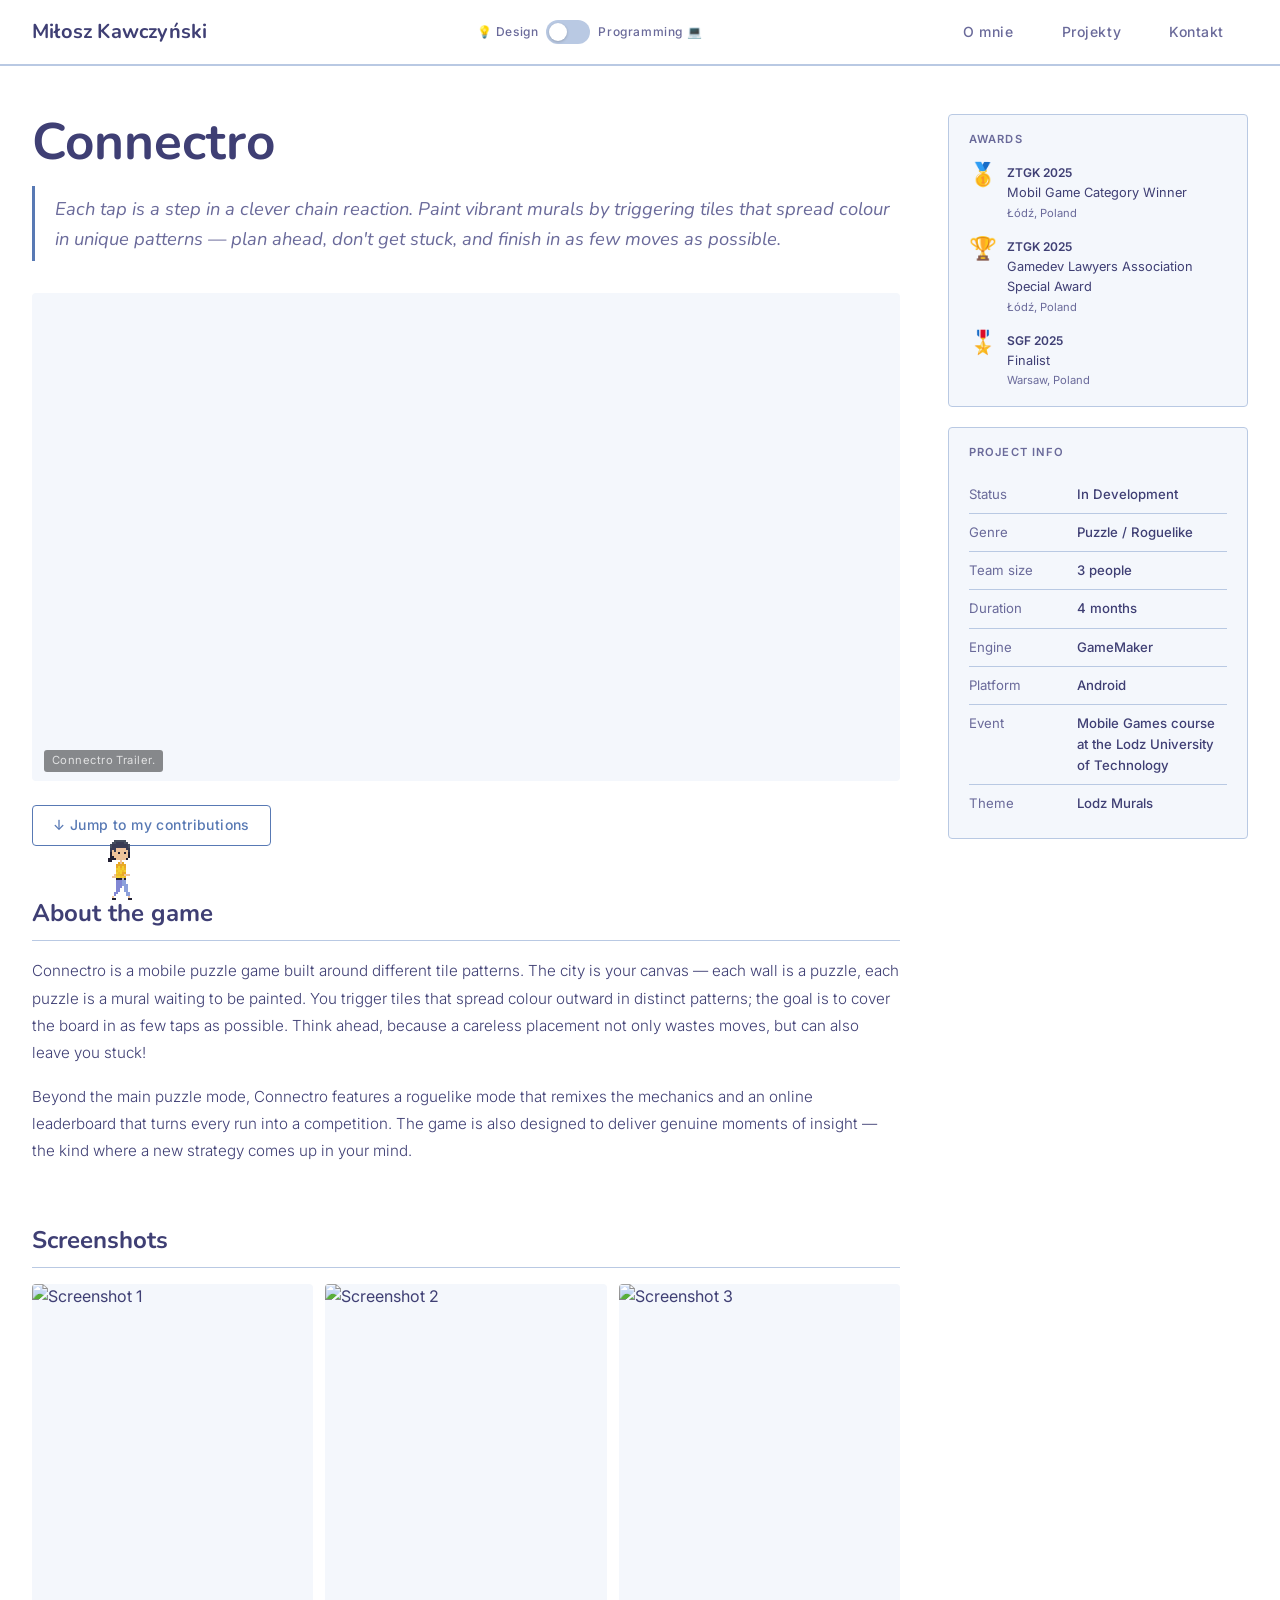
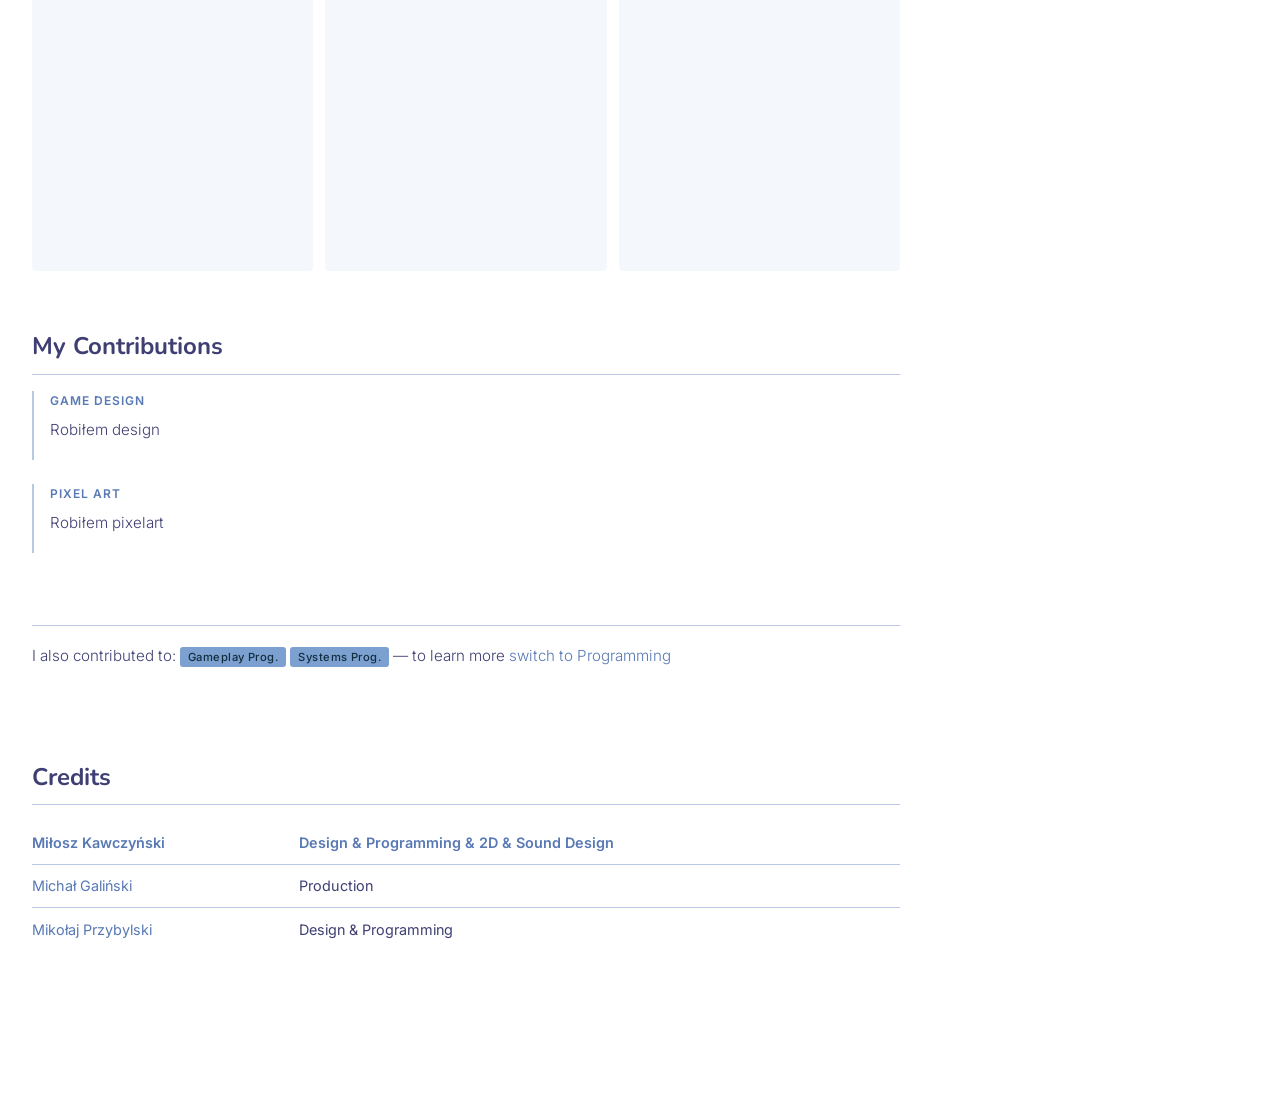
==== commit 6a964bc9: "Style: Change display font to nunito" ====
--- a/projects/connectro/connectro.html
+++ b/projects/connectro/connectro.html
@@ -6,7 +6,7 @@
   <title>Connectro — Miłosz Kawczyński</title>
   <link rel="preconnect" href="https://fonts.googleapis.com" />
   <link rel="preconnect" href="https://fonts.gstatic.com" crossorigin />
-  <link href="https://fonts.googleapis.com/css2?family=Inter:wght@300;400;500;600&family=Playfair+Display:ital,wght@0,700;1,400&display=swap" rel="stylesheet" />
+  <link href="https://fonts.googleapis.com/css2?family=Inter:wght@300;400;500;600&family=Nunito:ital,wght@0,700;1,400&display=swap" rel="stylesheet" />
   <link rel="stylesheet" href="https://cdnjs.cloudflare.com/ajax/libs/font-awesome/6.5.0/css/all.min.css" />
   <link rel="stylesheet" href="../../style.css" />
   <link rel="stylesheet" href="../project.css" />
--- a/style.css
+++ b/style.css
@@ -9,7 +9,7 @@
   --c-text-muted:   #6a6a9a;
   --c-accent:       var(--c-mid);
   --font-body:    'Inter', system-ui, sans-serif;
-  --font-display: 'Playfair Display', Georgia, serif;
+  --font-display: 'Nunito', Georgia, serif;
   --container-w:  1400px;
   --radius:       4px;
 }
@@ -356,7 +356,8 @@
 
 .card__event--in-production { color: #2a7a3a; }
 .card__event--released      { color: #2a4a9a; }
-.card__event--jam           { color: var(--c-text-muted); }
+.card__event--jam           { color: #bd7a3b; }
+.card__event--abandoned     { color: #b31e36; }
 
 /* Body */
 .card__body {
@@ -508,6 +509,7 @@
 body.mode--programming .card__thumb-placeholder { background: #2a2a4a; color: var(--c-mid); }
 body.mode--programming .card__event--in-production { color: #4aaa5a; }
 body.mode--programming .card__event--released      { color: #6a8aee; }
+body.mode--programming .card__event--abandoned     { color: #ee6a80; }
 
 body.mode--programming .btn--ghost          { color: var(--c-light); border-color: var(--c-light); }
 body.mode--programming .footer              { border-top-color: #2a2a4a; color: #8888aa; }
